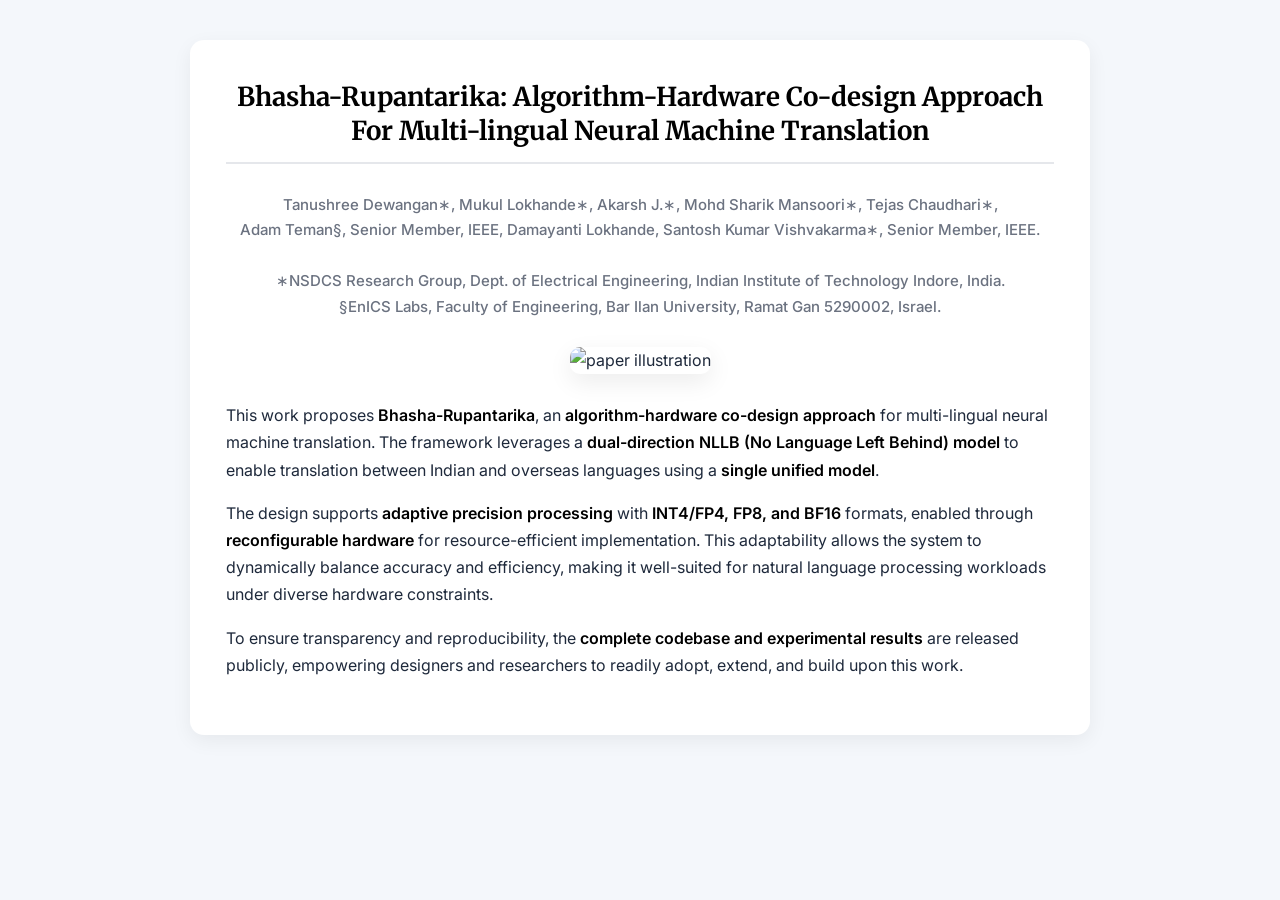
==== index.html @ 32855693 "Add files via upload webpage" ====
<!doctype html>
<html lang="en">
<head>
  <meta charset="utf-8" />
  <meta name="viewport" content="width=device-width,initial-scale=1" />
  <title>Bhasha-Rupantarika</title>

  <!-- Google Fonts -->
  <link href="https://fonts.googleapis.com/css2?family=Inter:wght@300;400;600&family=Merriweather:wght@700&display=swap" rel="stylesheet">

  <style>
    :root {
      --bg: #f4f7fb;
      --card: #ffffff;
      --muted: #6b7280;
      --accent: black;
      --text: #1e293b;
      --max-width: 900px;
      --radius: 14px;
      --shadow: 0 6px 20px rgba(0, 0, 0, 0.06);
    }

    * { box-sizing: border-box; margin: 0; padding: 0; }
    body {
      font-family: "Inter", sans-serif;
      background: var(--bg);
      color: var(--text);
      padding: 40px 20px;
      line-height: 1.7;
      display: flex;
      justify-content: center;
    }

    main.paper {
      background: var(--card);
      border-radius: var(--radius);
      box-shadow: var(--shadow);
      padding: 40px 36px;
      max-width: var(--max-width);
      width: 100%;
    }

    header.doc-title {
      text-align: center;
      margin-bottom: 28px;
      padding-bottom: 14px;
      border-bottom: 2px solid #e5e7eb;
    }

    header.doc-title h1 {
      font-family: "Merriweather", serif;
      font-size: 26px;
      font-weight: 700;
      line-height: 1.3;
      color: var(--accent);
    }

    section h3 {
      font-size: 15px;
      font-weight: 500;
      color: var(--muted);
      text-align: center;
      margin-bottom: 20px;
    }

    p {
      margin-bottom: 16px;
      font-size: 16px;
      color: var(--text);
    }

    p strong {
      color: var(--accent);
      font-weight: 600;
    }

    figure {
      text-align: center;
      margin: 28px 0;
    }

    figure img {
      max-width: 100%;
      border-radius: 10px;
      box-shadow: 0 8px 24px rgba(0,0,0,0.08);
    }

    /* Responsive */
    @media (max-width: 600px) {
      main.paper {
        padding: 24px 18px;
      }
      header.doc-title h1 {
        font-size: 20px;
      }
    }
  </style>
</head>
<body>
  <main id="content" class="paper">
    <header class="doc-title">
      <h1>Bhasha-Rupantarika: Algorithm-Hardware Co-design Approach <br>
          For Multi-lingual Neural Machine Translation</h1>
    </header>
      
    <section>
      <h3>
        Tanushree Dewangan∗, Mukul Lokhande∗, Akarsh J.∗, Mohd Sharik Mansoori∗, Tejas Chaudhari∗,
        <br>Adam Teman§, Senior Member, IEEE, Damayanti Lokhande, Santosh Kumar Vishvakarma∗, Senior Member, IEEE.  
        <br><br>
        ∗NSDCS Research Group, Dept. of Electrical Engineering, Indian Institute of Technology Indore, India.  
        <br>
        §EnICS Labs, Faculty of Engineering, Bar Ilan University, Ramat Gan 5290002, Israel.
      </h3>
      
      <figure>
        <img src="https://res.cloudinary.com/dmftopa40/image/upload/v1758127684/image_page-0001_d8xqr8.jpg" alt="paper illustration">
      </figure>
      
      <p>This work proposes <strong>Bhasha-Rupantarika</strong>, an <strong>algorithm-hardware co-design approach</strong> for multi-lingual neural machine translation. The framework leverages a <strong>dual-direction NLLB (No Language Left Behind) model</strong> to enable translation between Indian and overseas languages using a <strong>single unified model</strong>.</p>

      <p>The design supports <strong>adaptive precision processing</strong> with <strong>INT4/FP4, FP8, and BF16</strong> formats, enabled through <strong>reconfigurable hardware</strong> for resource-efficient implementation. This adaptability allows the system to dynamically balance accuracy and efficiency, making it well-suited for natural language processing workloads under diverse hardware constraints.</p>

      <p>To ensure transparency and reproducibility, the <strong>complete codebase and experimental results</strong> are released publicly, empowering designers and researchers to readily adopt, extend, and build upon this work.</p>
    </section>
  </main>
</body>
</html>
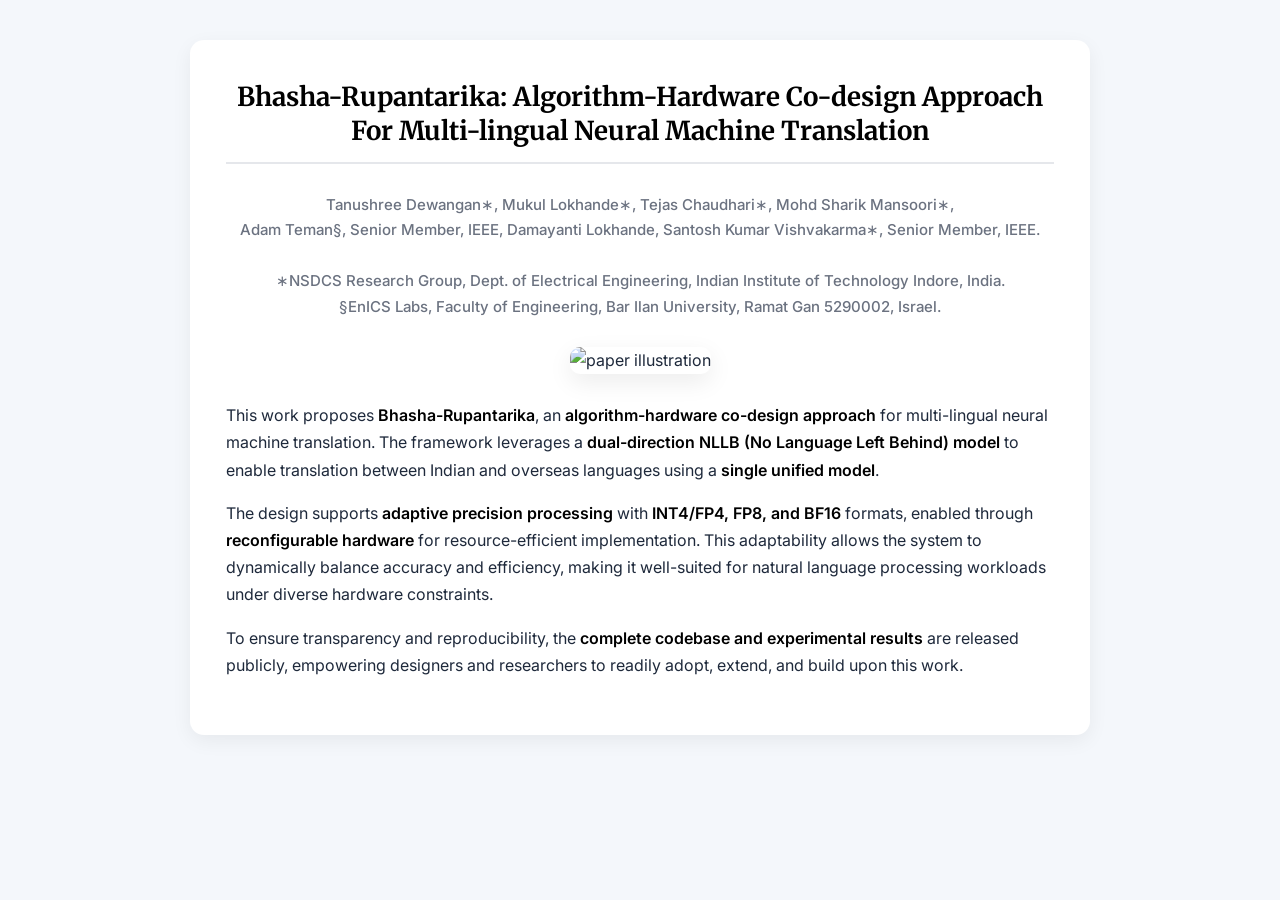
==== commit 2a5cb931: "Hardware codes" ====
--- a/index.html
+++ b/index.html
@@ -1,128 +1,129 @@
-<!doctype html>
-<html lang="en">
-<head>
-  <meta charset="utf-8" />
-  <meta name="viewport" content="width=device-width,initial-scale=1" />
-  <title>Bhasha-Rupantarika</title>
-
-  <!-- Google Fonts -->
-  <link href="https://fonts.googleapis.com/css2?family=Inter:wght@300;400;600&family=Merriweather:wght@700&display=swap" rel="stylesheet">
-
-  <style>
-    :root {
-      --bg: #f4f7fb;
-      --card: #ffffff;
-      --muted: #6b7280;
-      --accent: black;
-      --text: #1e293b;
-      --max-width: 900px;
-      --radius: 14px;
-      --shadow: 0 6px 20px rgba(0, 0, 0, 0.06);
-    }
-
-    * { box-sizing: border-box; margin: 0; padding: 0; }
-    body {
-      font-family: "Inter", sans-serif;
-      background: var(--bg);
-      color: var(--text);
-      padding: 40px 20px;
-      line-height: 1.7;
-      display: flex;
-      justify-content: center;
-    }
-
-    main.paper {
-      background: var(--card);
-      border-radius: var(--radius);
-      box-shadow: var(--shadow);
-      padding: 40px 36px;
-      max-width: var(--max-width);
-      width: 100%;
-    }
-
-    header.doc-title {
-      text-align: center;
-      margin-bottom: 28px;
-      padding-bottom: 14px;
-      border-bottom: 2px solid #e5e7eb;
-    }
-
-    header.doc-title h1 {
-      font-family: "Merriweather", serif;
-      font-size: 26px;
-      font-weight: 700;
-      line-height: 1.3;
-      color: var(--accent);
-    }
-
-    section h3 {
-      font-size: 15px;
-      font-weight: 500;
-      color: var(--muted);
-      text-align: center;
-      margin-bottom: 20px;
-    }
-
-    p {
-      margin-bottom: 16px;
-      font-size: 16px;
-      color: var(--text);
-    }
-
-    p strong {
-      color: var(--accent);
-      font-weight: 600;
-    }
-
-    figure {
-      text-align: center;
-      margin: 28px 0;
-    }
-
-    figure img {
-      max-width: 100%;
-      border-radius: 10px;
-      box-shadow: 0 8px 24px rgba(0,0,0,0.08);
-    }
-
-    /* Responsive */
-    @media (max-width: 600px) {
-      main.paper {
-        padding: 24px 18px;
-      }
-      header.doc-title h1 {
-        font-size: 20px;
-      }
-    }
-  </style>
-</head>
-<body>
-  <main id="content" class="paper">
-    <header class="doc-title">
-      <h1>Bhasha-Rupantarika: Algorithm-Hardware Co-design Approach <br>
-          For Multi-lingual Neural Machine Translation</h1>
-    </header>
-      
-    <section>
-      <h3>
-        Tanushree Dewangan∗, Mukul Lokhande∗, Akarsh J.∗, Mohd Sharik Mansoori∗, Tejas Chaudhari∗,
-        <br>Adam Teman§, Senior Member, IEEE, Damayanti Lokhande, Santosh Kumar Vishvakarma∗, Senior Member, IEEE.  
-        <br><br>
-        ∗NSDCS Research Group, Dept. of Electrical Engineering, Indian Institute of Technology Indore, India.  
-        <br>
-        §EnICS Labs, Faculty of Engineering, Bar Ilan University, Ramat Gan 5290002, Israel.
-      </h3>
-      
-      <figure>
-        <img src="https://res.cloudinary.com/dmftopa40/image/upload/v1758127684/image_page-0001_d8xqr8.jpg" alt="paper illustration">
-      </figure>
-      
-      <p>This work proposes <strong>Bhasha-Rupantarika</strong>, an <strong>algorithm-hardware co-design approach</strong> for multi-lingual neural machine translation. The framework leverages a <strong>dual-direction NLLB (No Language Left Behind) model</strong> to enable translation between Indian and overseas languages using a <strong>single unified model</strong>.</p>
-
-      <p>The design supports <strong>adaptive precision processing</strong> with <strong>INT4/FP4, FP8, and BF16</strong> formats, enabled through <strong>reconfigurable hardware</strong> for resource-efficient implementation. This adaptability allows the system to dynamically balance accuracy and efficiency, making it well-suited for natural language processing workloads under diverse hardware constraints.</p>
-
-      <p>To ensure transparency and reproducibility, the <strong>complete codebase and experimental results</strong> are released publicly, empowering designers and researchers to readily adopt, extend, and build upon this work.</p>
-    </section>
-  </main>
-</body>
-</html>
+<!doctype html>
+<html lang="en">
+<head>
+  <meta charset="utf-8" />
+  <meta name="viewport" content="width=device-width,initial-scale=1" />
+  <title>Bhasha-Rupantarika</title>
+
+  <!-- Google Fonts -->
+  <link href="https://fonts.googleapis.com/css2?family=Inter:wght@300;400;600&family=Merriweather:wght@700&display=swap" rel="stylesheet">
+
+  <style>
+    :root {
+      --bg: #f4f7fb;
+      --card: #ffffff;
+      --muted: #6b7280;
+      --accent: black;
+      --text: #1e293b;
+      --max-width: 900px;
+      --radius: 14px;
+      --shadow: 0 6px 20px rgba(0, 0, 0, 0.06);
+    }
+
+    * { box-sizing: border-box; margin: 0; padding: 0; }
+    body {
+      font-family: "Inter", sans-serif;
+      background: var(--bg);
+      color: var(--text);
+      padding: 40px 20px;
+      line-height: 1.7;
+      display: flex;
+      justify-content: center;
+    }
+
+    main.paper {
+      background: var(--card);
+      border-radius: var(--radius);
+      box-shadow: var(--shadow);
+      padding: 40px 36px;
+      max-width: var(--max-width);
+      width: 100%;
+    }
+
+    header.doc-title {
+      text-align: center;
+      margin-bottom: 28px;
+      padding-bottom: 14px;
+      border-bottom: 2px solid #e5e7eb;
+    }
+
+    header.doc-title h1 {
+      font-family: "Merriweather", serif;
+      font-size: 26px;
+      font-weight: 700;
+      line-height: 1.3;
+      color: var(--accent);
+    }
+
+    section h3 {
+      font-size: 15px;
+      font-weight: 500;
+      color: var(--muted);
+      text-align: center;
+      margin-bottom: 20px;
+    }
+
+    p {
+      margin-bottom: 16px;
+      font-size: 16px;
+      color: var(--text);
+    }
+
+    p strong {
+      color: var(--accent);
+      font-weight: 600;
+    }
+
+    figure {
+      text-align: center;
+      margin: 28px 0;
+    }
+
+    figure img {
+      max-width: 100%;
+      border-radius: 10px;
+      box-shadow: 0 8px 24px rgba(0,0,0,0.08);
+    }
+
+    /* Responsive */
+    @media (max-width: 600px) {
+      main.paper {
+        padding: 24px 18px;
+      }
+      header.doc-title h1 {
+        font-size: 20px;
+      }
+    }
+  </style>
+</head>
+<body>
+  <main id="content" class="paper">
+    <header class="doc-title">
+      <h1>Bhasha-Rupantarika: Algorithm-Hardware Co-design Approach <br>
+          For Multi-lingual Neural Machine Translation</h1>
+    </header>
+      
+    <section>
+      <h3>
+        Tanushree Dewangan∗, Mukul Lokhande∗, Tejas Chaudhari∗, Mohd Sharik Mansoori∗,
+        <br>Adam Teman§, Senior Member, IEEE, Damayanti Lokhande, Santosh Kumar Vishvakarma∗, Senior Member, IEEE.  
+        <br><br>
+        ∗NSDCS Research Group, Dept. of Electrical Engineering, Indian Institute of Technology Indore, India.  
+        <br>
+        §EnICS Labs, Faculty of Engineering, Bar Ilan University, Ramat Gan 5290002, Israel.
+      </h3>
+      
+      <figure>
+        <img src="https://res.cloudinary.com/dmftopa40/image/upload/v1758127684/image_page-0001_d8xqr8.jpg" alt="paper illustration">
+      </figure>
+      
+      <p>This work proposes <strong>Bhasha-Rupantarika</strong>, an <strong>algorithm-hardware co-design approach</strong> for multi-lingual neural machine translation. The framework leverages a <strong>dual-direction NLLB (No Language Left Behind) model</strong> to enable translation between Indian and overseas languages using a <strong>single unified model</strong>.</p>
+
+      <p>The design supports <strong>adaptive precision processing</strong> with <strong>INT4/FP4, FP8, and BF16</strong> formats, enabled through <strong>reconfigurable hardware</strong> for resource-efficient implementation. This adaptability allows the system to dynamically balance accuracy and efficiency, making it well-suited for natural language processing workloads under diverse hardware constraints.</p>
+
+      <p>To ensure transparency and reproducibility, the <strong>complete codebase and experimental results</strong> are released publicly, empowering designers and researchers to readily adopt, extend, and build upon this work.</p>
+    </section>
+  </main>
+</body>
+</html>
+
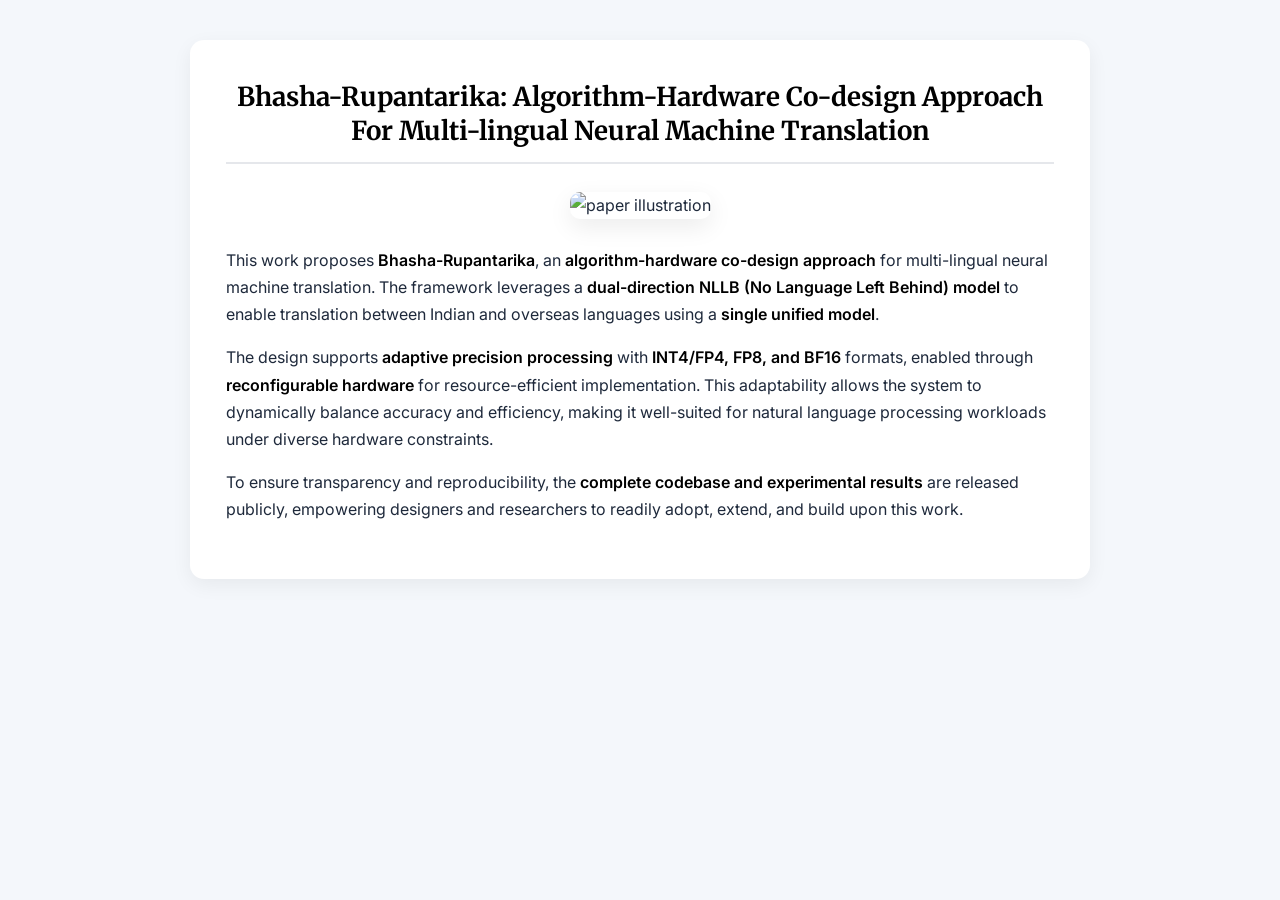
==== commit 4cc81828: "Update index.html" ====
--- a/index.html
+++ b/index.html
@@ -104,14 +104,14 @@
     </header>
       
     <section>
-      <h3>
+      <!-- <h3>
         Tanushree Dewangan∗, Mukul Lokhande∗, Tejas Chaudhari∗, Mohd Sharik Mansoori∗,
         <br>Adam Teman§, Senior Member, IEEE, Damayanti Lokhande, Santosh Kumar Vishvakarma∗, Senior Member, IEEE.  
         <br><br>
         ∗NSDCS Research Group, Dept. of Electrical Engineering, Indian Institute of Technology Indore, India.  
         <br>
         §EnICS Labs, Faculty of Engineering, Bar Ilan University, Ramat Gan 5290002, Israel.
-      </h3>
+      </h3> -->
       
       <figure>
         <img src="https://res.cloudinary.com/dmftopa40/image/upload/v1758127684/image_page-0001_d8xqr8.jpg" alt="paper illustration">
